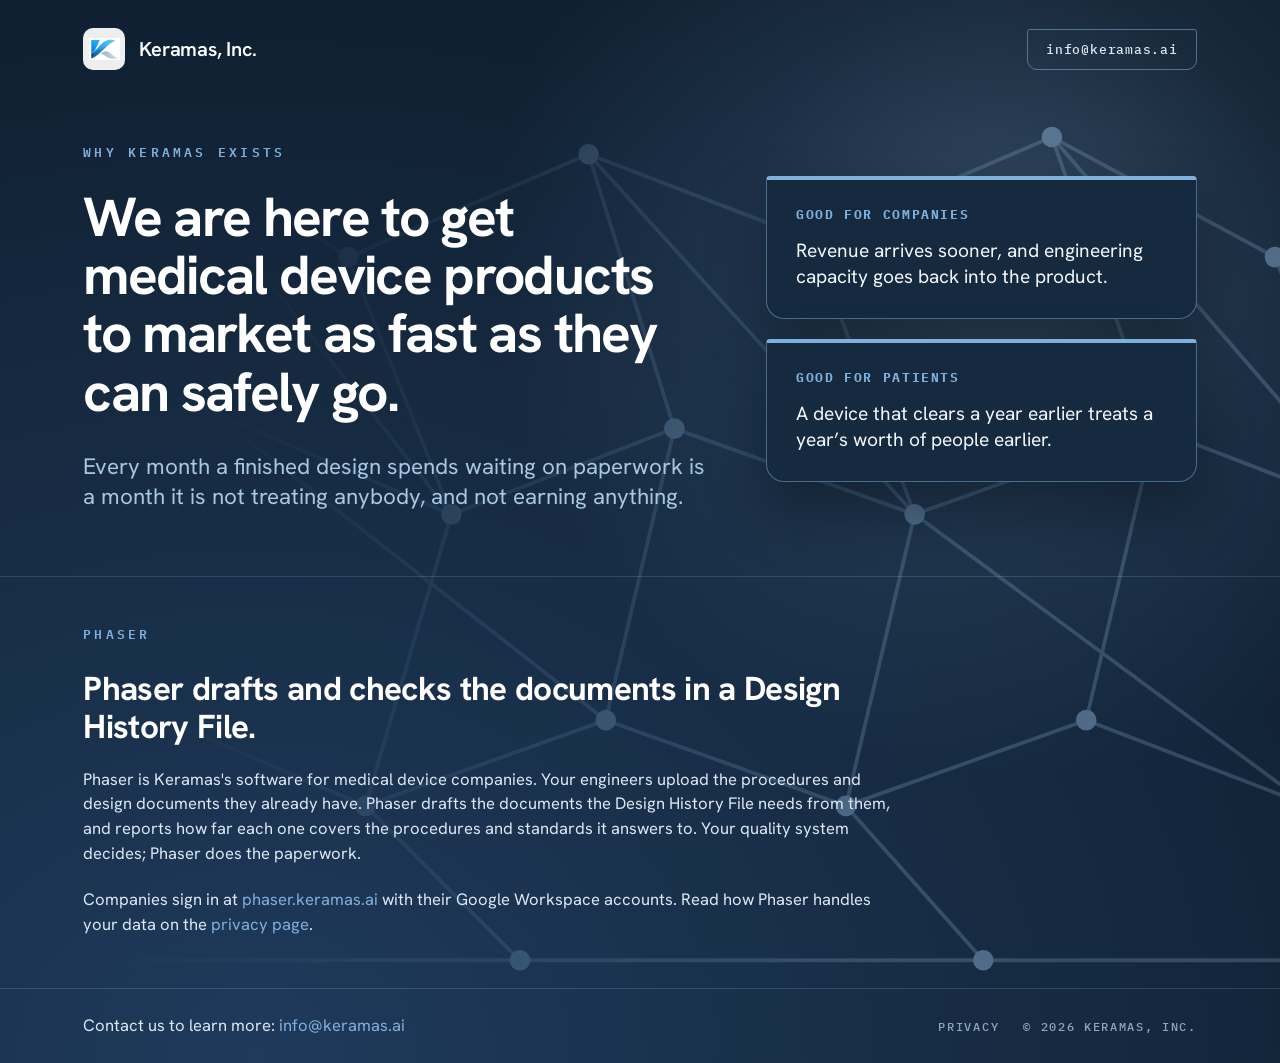
==== index.html @ 21192bdc "Add the Phaser privacy page and a Phaser section on the homepage Google publishes the Phaser OAuth c" ====
<!DOCTYPE html>
<html lang="en">
<head>
  <meta charset="utf-8">
  <meta name="viewport" content="width=device-width, initial-scale=1">
  <title>Keramas, Inc.</title>
  <meta name="description" content="Keramas, Inc. is here to get medical device products to market as fast as they can safely go.">
  <link rel="canonical" href="https://keramas.ai/">
  <meta name="theme-color" content="#0D1A2A">

  <meta property="og:type" content="website">
  <meta property="og:site_name" content="Keramas, Inc.">
  <meta property="og:title" content="Keramas, Inc.">
  <meta property="og:description" content="We are here to get medical device products to market as fast as they can safely go.">
  <meta property="og:url" content="https://keramas.ai/">
  <meta property="og:image" content="https://keramas.ai/assets/og-image.png">
  <meta property="og:image:width" content="1200">
  <meta property="og:image:height" content="630">
  <meta name="twitter:card" content="summary_large_image">
  <meta name="twitter:title" content="Keramas, Inc.">
  <meta name="twitter:description" content="We are here to get medical device products to market as fast as they can safely go.">
  <meta name="twitter:image" content="https://keramas.ai/assets/og-image.png">

  <link rel="icon" type="image/png" sizes="32x32" href="assets/favicon-32.png">
  <link rel="icon" type="image/png" sizes="64x64" href="assets/favicon-64.png">
  <link rel="apple-touch-icon" sizes="180x180" href="assets/apple-touch-icon.png">

  <link rel="preconnect" href="https://fonts.googleapis.com">
  <link rel="preconnect" href="https://fonts.gstatic.com" crossorigin>
  <link href="https://fonts.googleapis.com/css2?family=Hanken+Grotesk:wght@400;600;700&family=IBM+Plex+Mono:wght@500;600;700&display=swap" rel="stylesheet">
  <link rel="stylesheet" href="styles.css">
</head>
<body>
  <div class="page">
    <div class="bloom" aria-hidden="true"></div>
    <img class="graph" src="assets/keramas-graph.svg" alt="" aria-hidden="true">

    <header class="header">
      <a class="brand" href="/" aria-label="Keramas, Inc. home">
        <span class="brand-chip"><img src="assets/keramas-logo.png" alt="Keramas, Inc." width="31" height="31"></span>
        <span class="brand-name">Keramas, Inc.</span>
      </a>

      <nav class="nav" aria-label="Primary">
        <a class="btn-email" href="mailto:info@keramas.ai">info@keramas.ai</a>
      </nav>
    </header>

    <main class="hero">
      <div class="hero-text">
        <div class="eyebrow rise" style="--i:0">WHY KERAMAS EXISTS</div>
        <h1 class="rise" style="--i:1">We are here to get medical device products to market as fast as they can safely go.</h1>
        <p class="subhead rise" style="--i:2">Every month a finished design spends waiting on paperwork is a month it is not treating anybody, and not earning anything.</p>
      </div>

      <div class="cards">
        <div class="card rise" style="--i:3">
          <div class="card-label">GOOD FOR COMPANIES</div>
          <p>Revenue arrives sooner, and engineering capacity goes back into the product.</p>
        </div>
        <div class="card rise" style="--i:4">
          <div class="card-label">GOOD FOR PATIENTS</div>
          <p>A device that clears a year earlier treats a year’s worth of people earlier.</p>
        </div>
      </div>
    </main>

    <section class="product" id="phaser">
      <div class="product-inner">
        <div class="eyebrow">PHASER</div>
        <h2>Phaser drafts and checks the documents in a Design History File.</h2>
        <p>Phaser is Keramas's software for medical device companies. Your engineers upload the procedures and design documents they already have. Phaser drafts the documents the Design History File needs from them, and reports how far each one covers the procedures and standards it answers to. Your quality system decides; Phaser does the paperwork.</p>
        <p>Companies sign in at <a href="https://phaser.keramas.ai/">phaser.keramas.ai</a> with their Google Workspace accounts. Read how Phaser handles your data on the <a href="/privacy.html">privacy page</a>.</p>
      </div>
    </section>

    <footer class="footer">
      <div class="footer-inner">
        <p class="contact">Contact us to learn more: <a href="mailto:info@keramas.ai">info@keramas.ai</a></p>
        <div class="footer-right">
          <a class="footer-link" href="/privacy.html">Privacy</a>
          <div class="copyright">© 2026 KERAMAS, INC.</div>
        </div>
      </div>
    </footer>
  </div>
</body>
</html>
---- styles.css ----
/* Keramas, Inc. landing page — production stylesheet
   Source of truth: design-handoff/README.md (high-fidelity, copy and tokens final). */

:root {
  --navy-deep: #0D1A2A;
  --navy-mid: #15293F;
  --navy-grad: #1F3A5C;
  --blue-strong: #2E75B6;
  --blue: #7FB0DC;
  --blue-light: #9BC4E8;
  --blue-sub: #A9C6E4;
  --white: #FFFFFF;
  --card-ink: #F4F6F9;
  --text: #DCE7F2;
  --muted: #8FA6BC;
  --hair-22: rgba(127,176,220,.22);
  --hair-32: rgba(127,176,220,.32);
  --hair-50: rgba(127,176,220,.5);
  --hair-55: rgba(127,176,220,.55);
  --pad-x: clamp(20px, 6.5vw, 100px);
  --font-sans: 'Hanken Grotesk', system-ui, -apple-system, sans-serif;
  --font-mono: 'IBM Plex Mono', ui-monospace, Menlo, monospace;
}

html, body { margin: 0; padding: 0; }
* { box-sizing: border-box; -webkit-font-smoothing: antialiased; }
body {
  background: var(--navy-deep);
  color: var(--white);
  font-family: var(--font-sans);
}
a { color: var(--blue); text-decoration: none; }
a:hover { color: var(--blue-light); }
button { font: inherit; }

/* ---------- Page shell + background ---------- */
.page {
  position: relative;
  min-height: 100vh;
  display: flex;
  flex-direction: column;
  overflow: hidden;
  background: radial-gradient(120% 120% at 20% 100%, #1f3a5c 0%, #15293f 55%, #0d1a2a 100%);
}
.bloom {
  position: absolute;
  top: -30%; right: -24%;
  width: 90%; aspect-ratio: 1;
  border-radius: 50%;
  background: radial-gradient(circle, rgba(155,196,232,.26) 0%, rgba(127,176,220,.10) 34%, rgba(127,176,220,0) 64%);
  pointer-events: none;
}
.graph {
  position: absolute; inset: 0;
  width: 100%; height: 100%;
  object-fit: cover;
  opacity: .42;
  pointer-events: none;
  -webkit-mask-image: linear-gradient(100deg, transparent 18%, #000 72%);
          mask-image: linear-gradient(100deg, transparent 18%, #000 72%);
}

/* ---------- Header ---------- */
.header {
  position: relative; z-index: 10;
  display: flex; align-items: center; justify-content: space-between;
  gap: 24px;
  padding: 28px var(--pad-x) 12px;
}
.brand { display: flex; align-items: center; gap: 14px; color: var(--white); }
.brand:hover { color: var(--white); }
.brand-chip {
  display: flex; align-items: center; justify-content: center; flex: none;
  width: 42px; height: 42px; border-radius: 10px;
  background: rgba(255,255,255,.92); overflow: hidden;
}
.brand-chip img { width: 31px; height: 31px; object-fit: contain; display: block; }
.brand-name {
  font-size: 20px; font-weight: 600; line-height: 1; letter-spacing: -.01em;
  color: var(--white); white-space: nowrap;
}

.nav { display: flex; align-items: center; gap: 32px; }
.btn-email {
  padding: 11px 18px;
  border: 1px solid var(--hair-55);
  border-radius: 3px 3px 10px 10px;
  font-family: var(--font-mono); font-size: 13px; font-weight: 500; letter-spacing: .06em;
  color: var(--text);
  transition: border-color .15s ease, color .15s ease, background .15s ease;
}
.btn-email:hover { border-color: var(--blue-light); color: var(--white); background: rgba(127,176,220,.08); }

@media (max-width: 759px) {
  .header { padding-top: 16px; gap: 12px; }
  .brand { gap: 10px; }
  .brand-name { font-size: 17px; }
  .btn-email { padding: 10px 12px; font-size: 12px; letter-spacing: .02em; }
}
@media (max-width: 359px) {
  .brand-name { display: none; }
}

/* ---------- Hero ---------- */
.hero {
  position: relative; z-index: 1;
  flex: 1;
  width: 100%; max-width: 1440px; margin: 0 auto;
  padding: clamp(28px, 5vw, 72px) var(--pad-x) clamp(40px, 5vw, 72px);
  display: grid;
  grid-template-columns: minmax(0, 1fr);
  align-items: start;
  align-content: center;
  gap: clamp(36px, 4.5vw, 64px);
}
.hero-text { min-width: 0; display: flex; flex-direction: column; }
.eyebrow {
  font-family: var(--font-mono);
  font-size: clamp(12px, 1.05vw, 15px); font-weight: 600; line-height: 1; letter-spacing: .24em;
  color: var(--blue);
  margin-bottom: clamp(20px, 2.2vw, 30px);
}
h1 {
  margin: 0; max-width: 1180px;
  font-size: clamp(34px, 5.6vw, 78px);
  line-height: 1.06; font-weight: 700; letter-spacing: -.03em;
  color: var(--white);
  text-wrap: pretty;
}
.subhead {
  margin: clamp(20px, 2.4vw, 34px) 0 0; max-width: 960px;
  font-size: clamp(18px, 2.4vw, 30px);
  line-height: 1.34; font-weight: 400;
  color: var(--blue-sub);
  text-wrap: pretty;
}

.cards {
  min-width: 0;
  display: grid;
  grid-template-columns: minmax(0, 1fr);
  gap: clamp(14px, 1.6vw, 24px);
}
.card {
  display: flex; flex-direction: column;
  gap: clamp(14px, 1.3vw, 18px);
  padding: clamp(22px, 2.2vw, 32px) clamp(22px, 2.3vw, 34px);
  background: var(--navy-mid);
  border: 1px solid var(--hair-50);
  border-top: 4px solid var(--blue);
  border-radius: 4px 4px 18px 18px;
  box-shadow: 0 28px 56px rgba(5,12,20,.42);
}
.card-label {
  font-family: var(--font-mono);
  font-size: clamp(12px, 1.05vw, 15px); font-weight: 700; line-height: 1; letter-spacing: .12em;
  color: var(--blue);
}
.card p {
  margin: 0;
  font-size: clamp(17px, 2.1vw, 25px);
  line-height: 1.34;
  color: var(--card-ink);
  text-wrap: pretty;
}

/* Tablet: 760–1079px — cards side by side under the headline */
@media (min-width: 760px) and (max-width: 1079px) {
  .cards { grid-template-columns: repeat(2, minmax(0, 1fr)); }
}

/* Desktop: >= 1080px — two-column hero */
@media (min-width: 1080px) {
  .hero {
    grid-template-columns: minmax(0, 1.45fr) minmax(0, 1fr);
    align-items: center;
    gap: clamp(40px, 4.5vw, 80px);
  }
  h1 { font-size: clamp(40px, 4.3vw, 66px); }
  .subhead { font-size: clamp(19px, 1.75vw, 27px); }
  .card p { font-size: clamp(18px, 1.5vw, 23px); }
}

/* ---------- Product section (index) ---------- */
.product { position: relative; z-index: 1; border-top: 1px solid var(--hair-22); }
.product-inner {
  max-width: 1440px; margin: 0 auto;
  padding: clamp(36px, 4vw, 64px) var(--pad-x);
}
.product h2 {
  margin: 0; max-width: 900px;
  font-size: clamp(24px, 2.6vw, 38px);
  line-height: 1.15; font-weight: 700; letter-spacing: -.02em;
  color: var(--white);
  text-wrap: pretty;
}
.product p {
  margin: clamp(16px, 1.6vw, 22px) 0 0; max-width: 820px;
  font-size: clamp(16px, 1.3vw, 20px);
  line-height: 1.5;
  color: var(--text);
  text-wrap: pretty;
}

/* ---------- Prose pages (privacy) ---------- */
.prose {
  position: relative; z-index: 1;
  flex: 1;
  width: 100%; max-width: 820px; margin: 0 auto;
  padding: clamp(28px, 4vw, 56px) var(--pad-x) clamp(48px, 5vw, 80px);
}
.prose h1 {
  font-size: clamp(32px, 4vw, 52px);
  max-width: none;
}
.prose .lede {
  margin: clamp(16px, 1.8vw, 24px) 0 0;
  font-size: clamp(17px, 1.5vw, 22px);
  line-height: 1.45;
  color: var(--blue-sub);
  text-wrap: pretty;
}
.prose h2 {
  margin: clamp(32px, 3vw, 44px) 0 0;
  font-size: clamp(19px, 1.6vw, 24px);
  line-height: 1.25; font-weight: 600; letter-spacing: -.01em;
  color: var(--white);
}
.prose p { margin: 12px 0 0; font-size: clamp(16px, 1.2vw, 18px); line-height: 1.55; color: var(--text); }
.prose .dateline { font-family: var(--font-mono); font-size: 13px; letter-spacing: .06em; color: var(--muted); margin-top: 28px; }

/* ---------- Footer ---------- */
.footer { position: relative; z-index: 1; border-top: 1px solid var(--hair-22); }
.footer-inner {
  max-width: 1440px; margin: 0 auto;
  padding: clamp(20px, 2vw, 28px) var(--pad-x) clamp(24px, 2vw, 28px);
  display: flex; flex-wrap: wrap; align-items: center; justify-content: space-between;
  gap: 12px 32px;
}
.contact { margin: 0; font-size: clamp(16px, 1.3vw, 19px); line-height: 1.4; color: var(--text); }
.contact a { color: var(--blue); }
.contact a:hover { color: var(--blue-light); }
.footer-right { display: flex; align-items: center; gap: 24px; }
.footer-link {
  font-family: var(--font-mono);
  font-size: 12px; font-weight: 500; letter-spacing: .14em;
  text-transform: uppercase;
  color: var(--muted);
}
.footer-link:hover { color: var(--blue-light); }
.copyright {
  font-family: var(--font-mono);
  font-size: 12px; font-weight: 500; letter-spacing: .14em;
  color: var(--muted);
}

/* ---------- Entrance motion ---------- */
@keyframes rise {
  from { opacity: 0; transform: translateY(24px); }
  to   { opacity: 1; transform: none; }
}
.rise {
  animation: rise 720ms cubic-bezier(.2,.7,.2,1) backwards;
  animation-delay: calc(80ms + var(--i, 0) * 120ms);
}
@media (prefers-reduced-motion: reduce) {
  .rise { animation: none; }
  .btn-email { transition: none; }
}
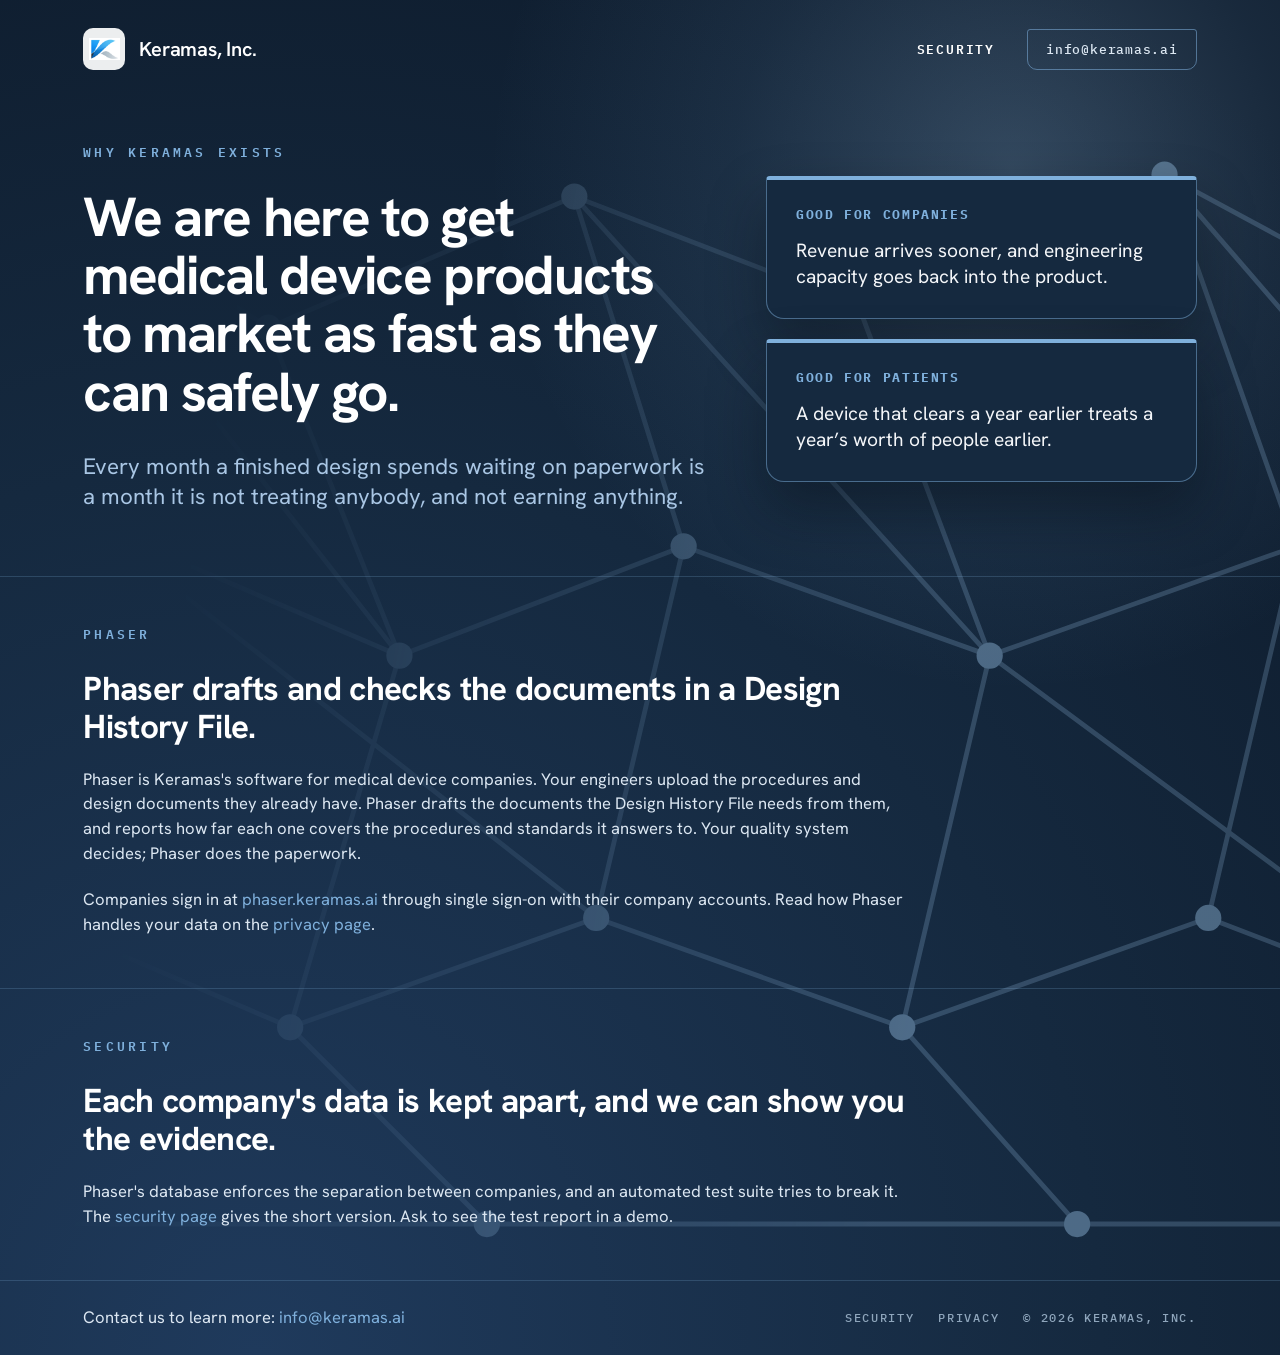
==== commit 5c2be38f: "Add the Phaser security page and link it from every page CISOs and IT leads want to know how Phaser " ====
--- a/index.html
+++ b/index.html
@@ -42,6 +42,7 @@
       </a>
 
       <nav class="nav" aria-label="Primary">
+        <a class="nav-link" href="/security.html">Security</a>
         <a class="btn-email" href="mailto:info@keramas.ai">info@keramas.ai</a>
       </nav>
     </header>
@@ -70,7 +71,15 @@
         <div class="eyebrow">PHASER</div>
         <h2>Phaser drafts and checks the documents in a Design History File.</h2>
         <p>Phaser is Keramas's software for medical device companies. Your engineers upload the procedures and design documents they already have. Phaser drafts the documents the Design History File needs from them, and reports how far each one covers the procedures and standards it answers to. Your quality system decides; Phaser does the paperwork.</p>
-        <p>Companies sign in at <a href="https://phaser.keramas.ai/">phaser.keramas.ai</a> with their Google Workspace accounts. Read how Phaser handles your data on the <a href="/privacy.html">privacy page</a>.</p>
+        <p>Companies sign in at <a href="https://phaser.keramas.ai/">phaser.keramas.ai</a> through single sign-on with their company accounts. Read how Phaser handles your data on the <a href="/privacy.html">privacy page</a>.</p>
+      </div>
+    </section>
+
+    <section class="product" id="security">
+      <div class="product-inner">
+        <div class="eyebrow">SECURITY</div>
+        <h2>Each company's data is kept apart, and we can show you the evidence.</h2>
+        <p>Phaser's database enforces the separation between companies, and an automated test suite tries to break it. The <a href="/security.html">security page</a> gives the short version. Ask to see the test report in a demo.</p>
       </div>
     </section>
 
@@ -78,6 +87,7 @@
       <div class="footer-inner">
         <p class="contact">Contact us to learn more: <a href="mailto:info@keramas.ai">info@keramas.ai</a></p>
         <div class="footer-right">
+          <a class="footer-link" href="/security.html">Security</a>
           <a class="footer-link" href="/privacy.html">Privacy</a>
           <div class="copyright">© 2026 KERAMAS, INC.</div>
         </div>
--- a/styles.css
+++ b/styles.css
@@ -81,7 +81,14 @@
 }
 
 .nav { display: flex; align-items: center; gap: 32px; }
+.nav-link {
+  font-family: var(--font-mono); font-size: 13px; font-weight: 600; letter-spacing: .14em;
+  text-transform: uppercase;
+  color: var(--white);
+}
+.nav-link:hover { color: var(--blue-light); }
 .btn-email {
+  display: inline-block;
   padding: 11px 18px;
   border: 1px solid var(--hair-55);
   border-radius: 3px 3px 10px 10px;
@@ -93,11 +100,13 @@
 
 @media (max-width: 759px) {
   .header { padding-top: 16px; gap: 12px; }
+  .nav { gap: 14px; }
+  .nav-link { font-size: 12px; letter-spacing: .08em; }
   .brand { gap: 10px; }
   .brand-name { font-size: 17px; }
   .btn-email { padding: 10px 12px; font-size: 12px; letter-spacing: .02em; }
 }
-@media (max-width: 359px) {
+@media (max-width: 479px) {
   .brand-name { display: none; }
 }
 
@@ -227,6 +236,7 @@
   color: var(--white);
 }
 .prose p { margin: 12px 0 0; font-size: clamp(16px, 1.2vw, 18px); line-height: 1.55; color: var(--text); }
+.prose .cta { margin-top: 24px; }
 .prose .dateline { font-family: var(--font-mono); font-size: 13px; letter-spacing: .06em; color: var(--muted); margin-top: 28px; }
 
 /* ---------- Footer ---------- */
@@ -240,7 +250,7 @@
 .contact { margin: 0; font-size: clamp(16px, 1.3vw, 19px); line-height: 1.4; color: var(--text); }
 .contact a { color: var(--blue); }
 .contact a:hover { color: var(--blue-light); }
-.footer-right { display: flex; align-items: center; gap: 24px; }
+.footer-right { display: flex; flex-wrap: wrap; align-items: center; gap: 8px 24px; }
 .footer-link {
   font-family: var(--font-mono);
   font-size: 12px; font-weight: 500; letter-spacing: .14em;
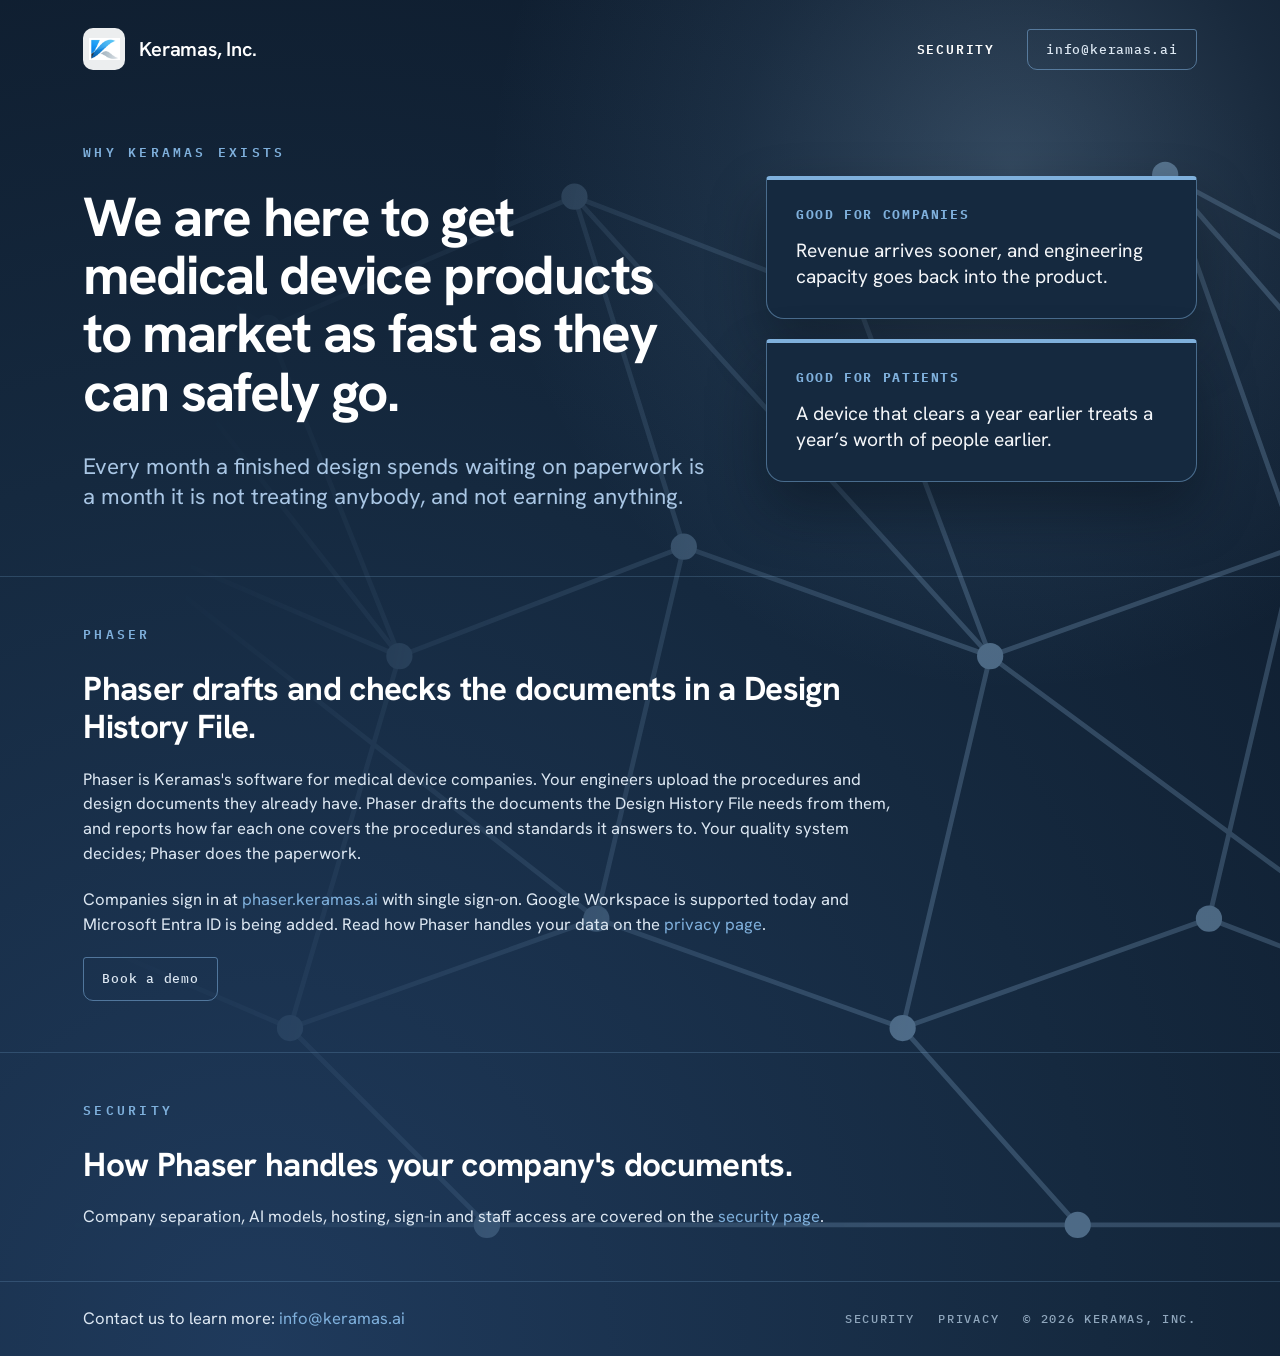
==== commit 446e75e3: "Shorten the security page to five plain items and a contact line Review feedback was that the first " ====
--- a/index.html
+++ b/index.html
@@ -71,15 +71,16 @@
         <div class="eyebrow">PHASER</div>
         <h2>Phaser drafts and checks the documents in a Design History File.</h2>
         <p>Phaser is Keramas's software for medical device companies. Your engineers upload the procedures and design documents they already have. Phaser drafts the documents the Design History File needs from them, and reports how far each one covers the procedures and standards it answers to. Your quality system decides; Phaser does the paperwork.</p>
-        <p>Companies sign in at <a href="https://phaser.keramas.ai/">phaser.keramas.ai</a> through single sign-on with their company accounts. Read how Phaser handles your data on the <a href="/privacy.html">privacy page</a>.</p>
+        <p>Companies sign in at <a href="https://phaser.keramas.ai/">phaser.keramas.ai</a> with single sign-on. Google Workspace is supported today and Microsoft Entra ID is being added. Read how Phaser handles your data on the <a href="/privacy.html">privacy page</a>.</p>
+        <p><a class="btn-email" href="mailto:info@keramas.ai?subject=Phaser%20demo">Book a demo</a></p>
       </div>
     </section>
 
     <section class="product" id="security">
       <div class="product-inner">
         <div class="eyebrow">SECURITY</div>
-        <h2>Each company's data is kept apart, and we can show you the evidence.</h2>
-        <p>Phaser's database enforces the separation between companies, and an automated test suite tries to break it. The <a href="/security.html">security page</a> gives the short version. Ask to see the test report in a demo.</p>
+        <h2>How Phaser handles your company's documents.</h2>
+        <p>Company separation, AI models, hosting, sign-in and staff access are covered on the <a href="/security.html">security page</a>.</p>
       </div>
     </section>
 
--- a/styles.css
+++ b/styles.css
@@ -236,7 +236,9 @@
   color: var(--white);
 }
 .prose p { margin: 12px 0 0; font-size: clamp(16px, 1.2vw, 18px); line-height: 1.55; color: var(--text); }
-.prose .cta { margin-top: 24px; }
+.prose ul { margin: 24px 0; padding-left: 1.2em; }
+.prose li { margin-top: 12px; font-size: clamp(16px, 1.2vw, 18px); line-height: 1.55; color: var(--text); }
+.prose li strong { font-weight: 600; color: var(--white); }
 .prose .dateline { font-family: var(--font-mono); font-size: 13px; letter-spacing: .06em; color: var(--muted); margin-top: 28px; }
 
 /* ---------- Footer ---------- */
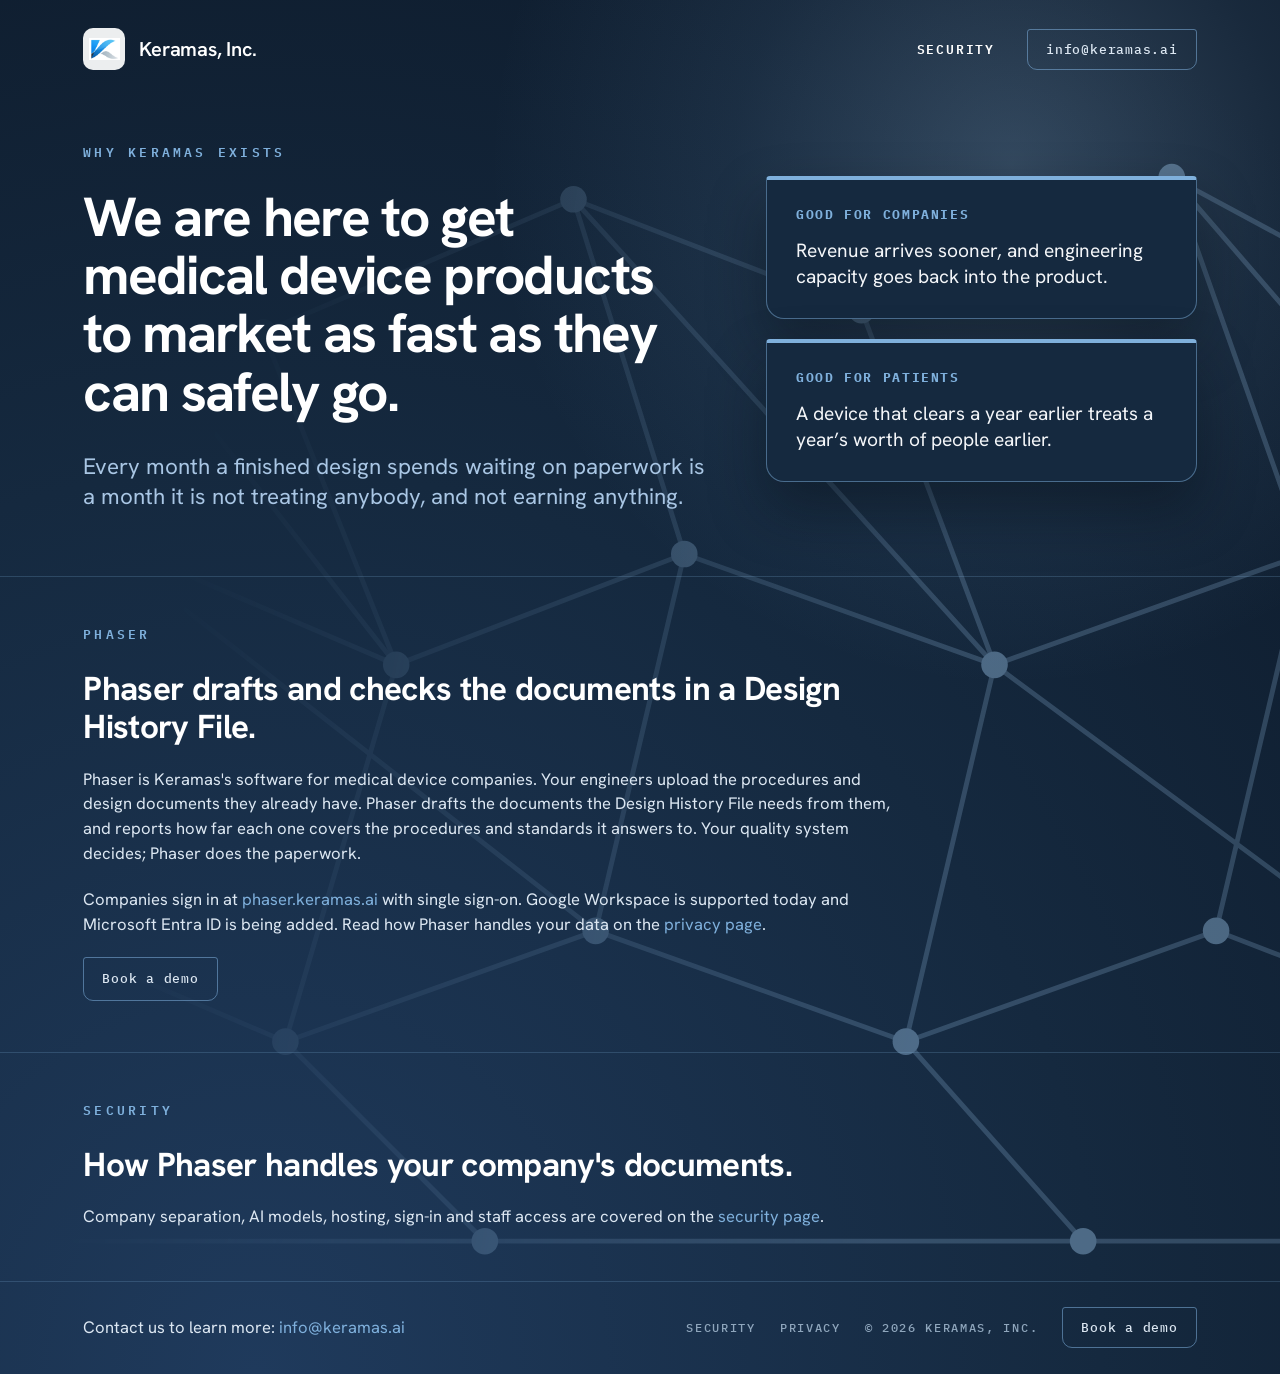
==== commit 853e2bf4: "Repeat the Book a demo button in the homepage footer The button sits at the right end of the footer," ====
--- a/index.html
+++ b/index.html
@@ -91,6 +91,7 @@
           <a class="footer-link" href="/security.html">Security</a>
           <a class="footer-link" href="/privacy.html">Privacy</a>
           <div class="copyright">© 2026 KERAMAS, INC.</div>
+          <a class="btn-email" href="mailto:info@keramas.ai?subject=Phaser%20demo">Book a demo</a>
         </div>
       </div>
     </footer>
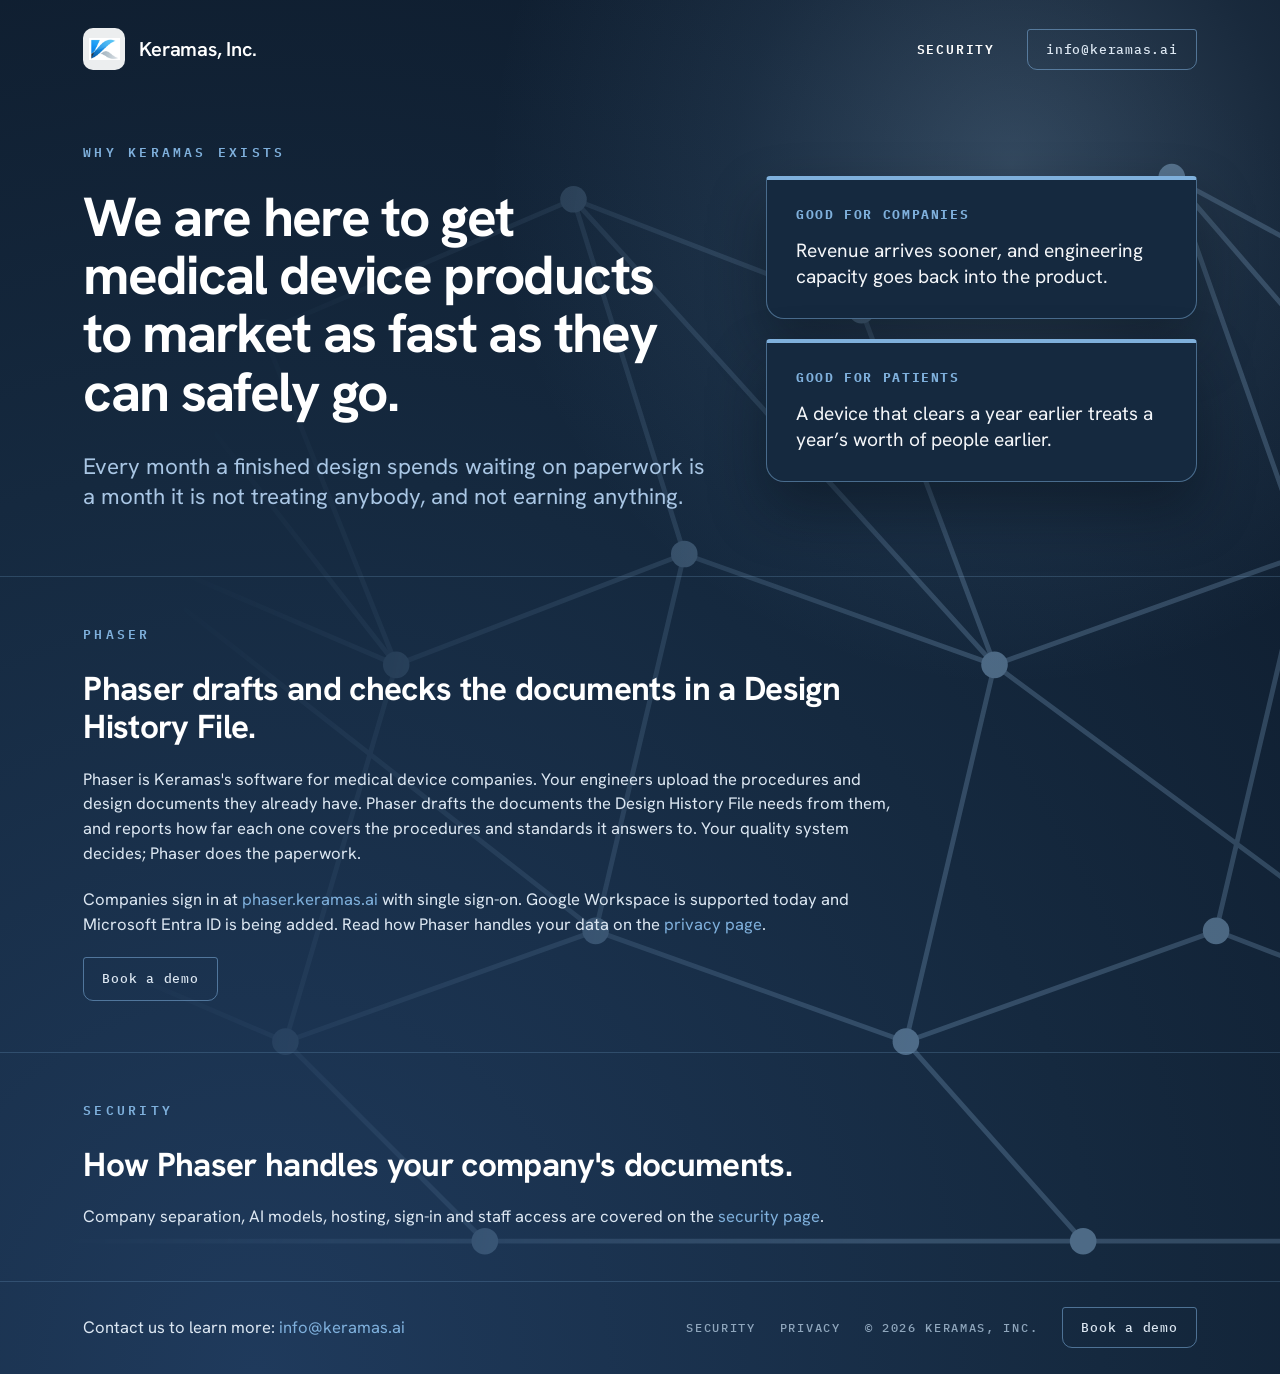
==== commit ff210280: "Keep the footer copyright year current A static year reads as last year's from January. One line of " ====
--- a/index.html
+++ b/index.html
@@ -90,11 +90,12 @@
         <div class="footer-right">
           <a class="footer-link" href="/security.html">Security</a>
           <a class="footer-link" href="/privacy.html">Privacy</a>
-          <div class="copyright">© 2026 KERAMAS, INC.</div>
+          <div class="copyright">© <span id="year">2026</span> KERAMAS, INC.</div>
           <a class="btn-email" href="mailto:info@keramas.ai?subject=Phaser%20demo">Book a demo</a>
         </div>
       </div>
     </footer>
   </div>
+  <script>document.getElementById('year').textContent = new Date().getFullYear();</script>
 </body>
 </html>
--- a/styles.css
+++ b/styles.css
@@ -239,7 +239,6 @@
 .prose ul { margin: 24px 0; padding-left: 1.2em; }
 .prose li { margin-top: 12px; font-size: clamp(16px, 1.2vw, 18px); line-height: 1.55; color: var(--text); }
 .prose li strong { font-weight: 600; color: var(--white); }
-.prose .dateline { font-family: var(--font-mono); font-size: 13px; letter-spacing: .06em; color: var(--muted); margin-top: 28px; }
 
 /* ---------- Footer ---------- */
 .footer { position: relative; z-index: 1; border-top: 1px solid var(--hair-22); }
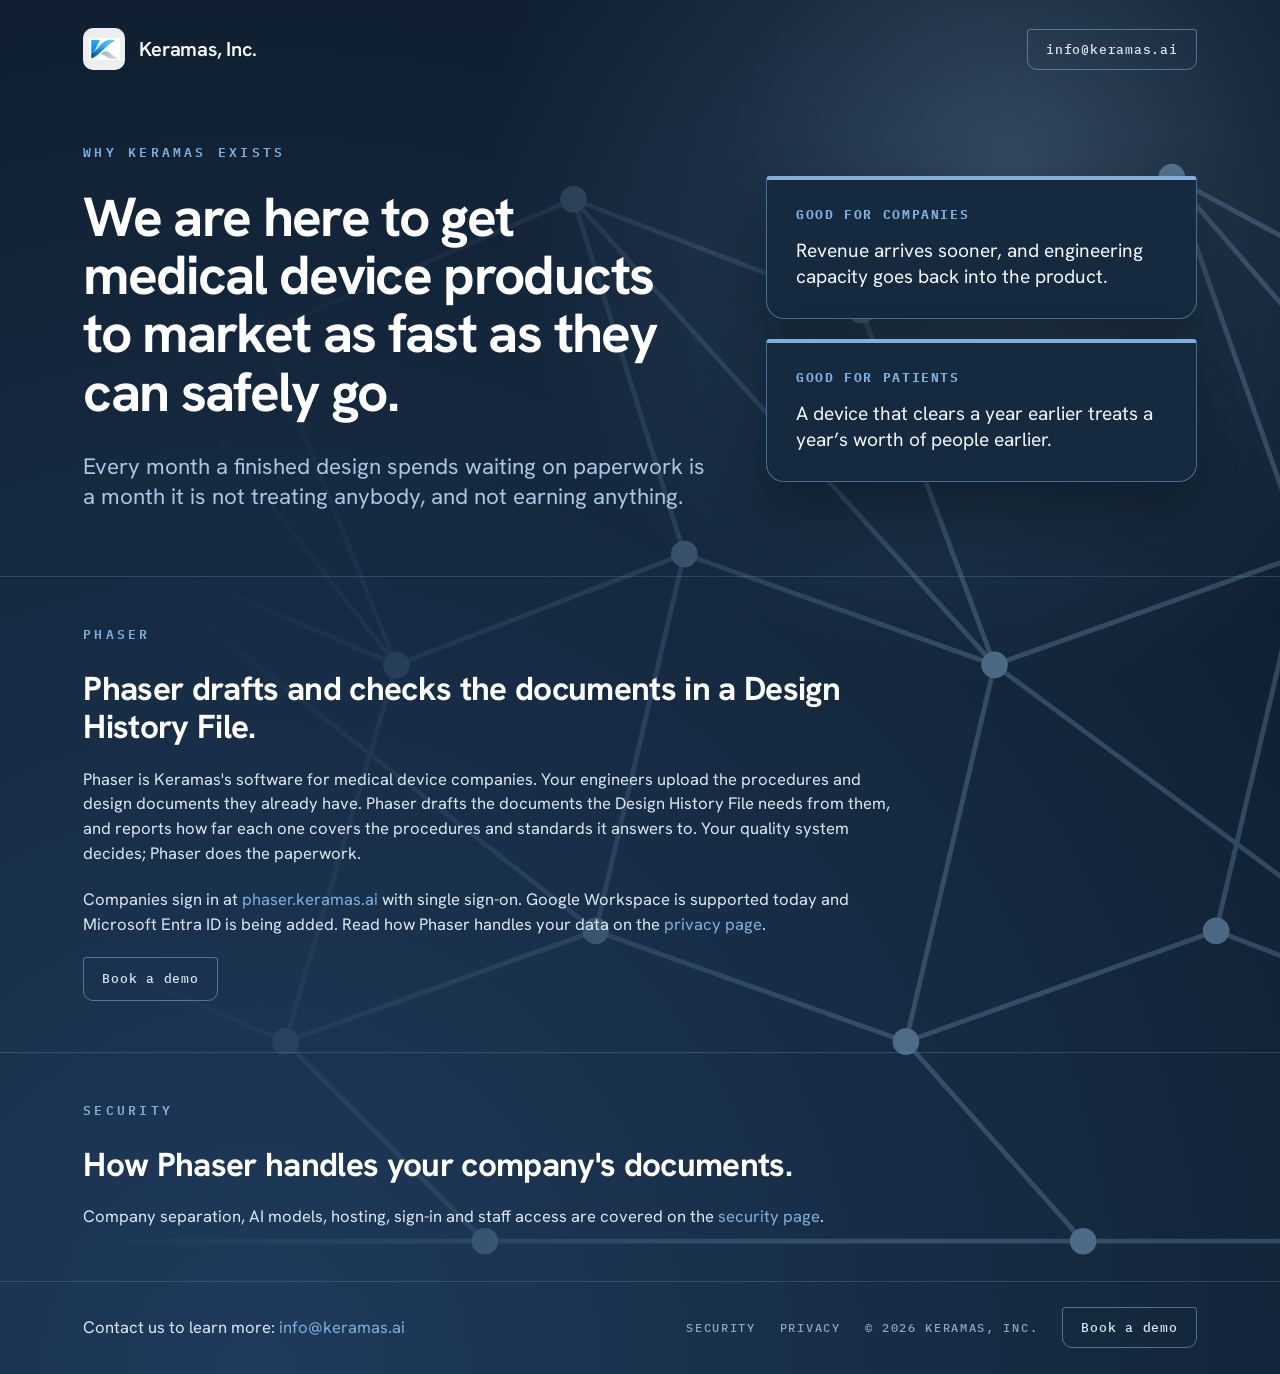
==== commit ae409d25: "Remove the Security link from the header Each header is back to the logo and company name on the lef" ====
--- a/index.html
+++ b/index.html
@@ -42,7 +42,6 @@
       </a>
 
       <nav class="nav" aria-label="Primary">
-        <a class="nav-link" href="/security.html">Security</a>
         <a class="btn-email" href="mailto:info@keramas.ai">info@keramas.ai</a>
       </nav>
     </header>
--- a/styles.css
+++ b/styles.css
@@ -81,12 +81,6 @@
 }
 
 .nav { display: flex; align-items: center; gap: 32px; }
-.nav-link {
-  font-family: var(--font-mono); font-size: 13px; font-weight: 600; letter-spacing: .14em;
-  text-transform: uppercase;
-  color: var(--white);
-}
-.nav-link:hover { color: var(--blue-light); }
 .btn-email {
   display: inline-block;
   padding: 11px 18px;
@@ -100,13 +94,11 @@
 
 @media (max-width: 759px) {
   .header { padding-top: 16px; gap: 12px; }
-  .nav { gap: 14px; }
-  .nav-link { font-size: 12px; letter-spacing: .08em; }
   .brand { gap: 10px; }
   .brand-name { font-size: 17px; }
   .btn-email { padding: 10px 12px; font-size: 12px; letter-spacing: .02em; }
 }
-@media (max-width: 479px) {
+@media (max-width: 359px) {
   .brand-name { display: none; }
 }
 
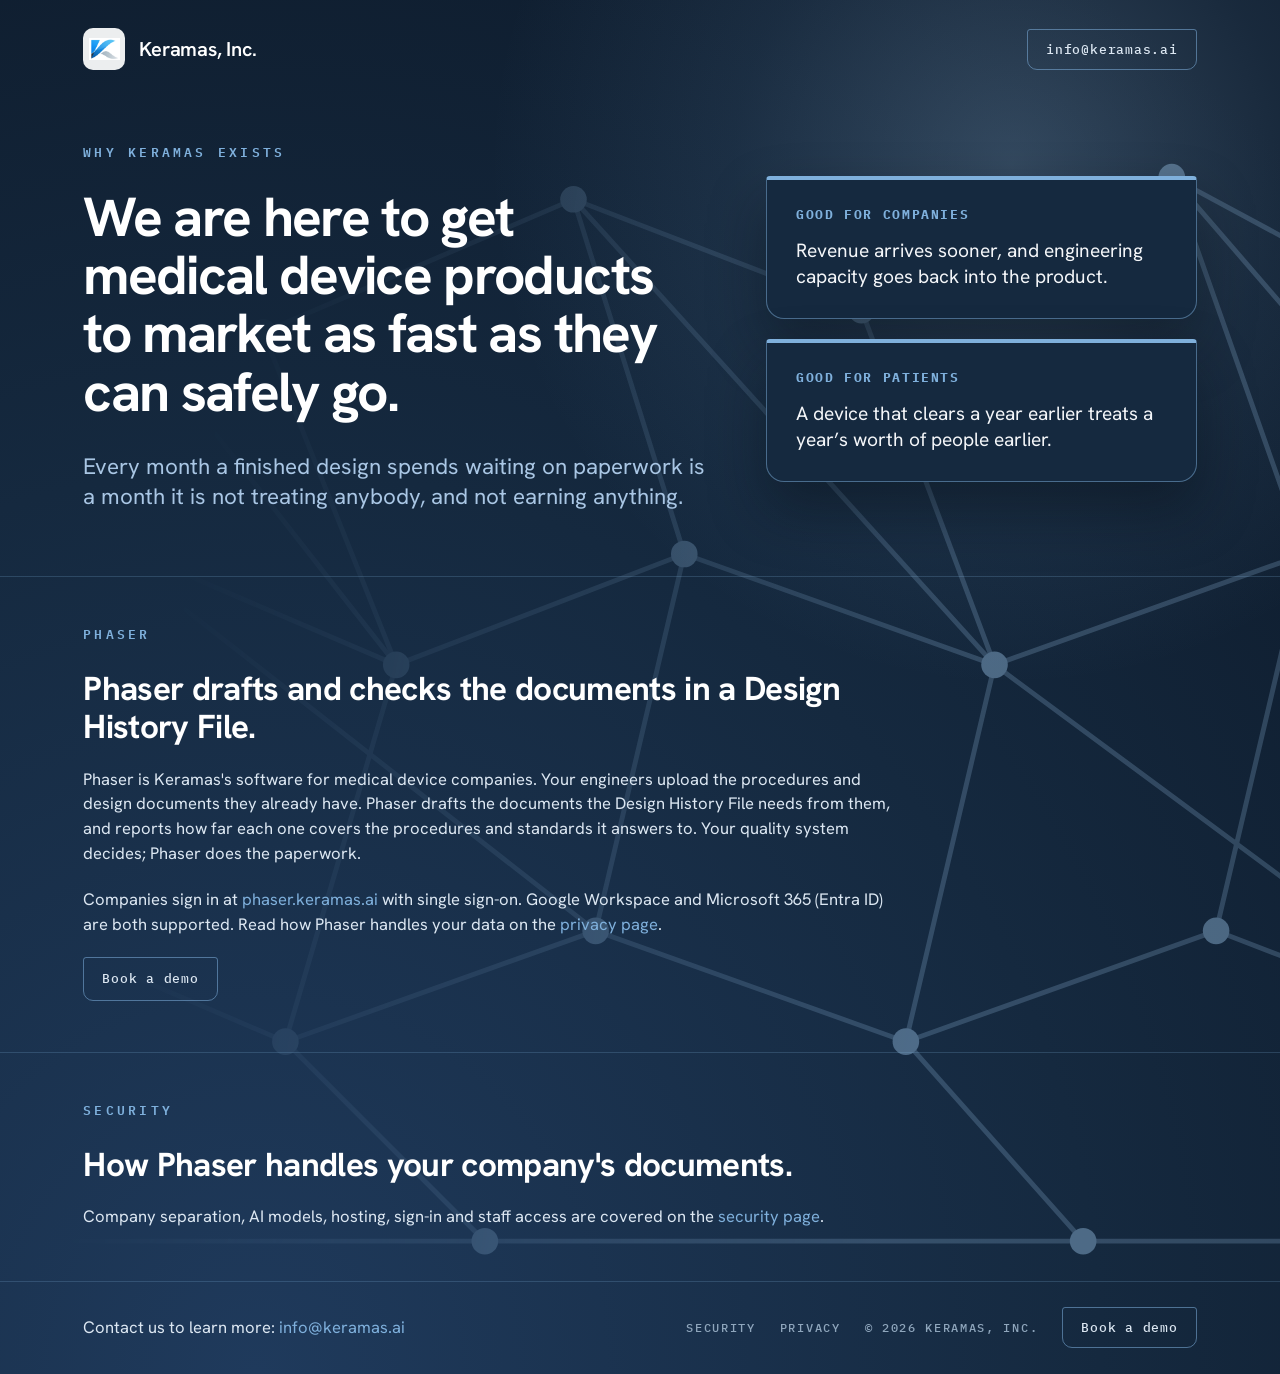
==== commit 8f675a29: "Say Microsoft 365 sign-in is supported and what it sends Phaser" ====
--- a/index.html
+++ b/index.html
@@ -70,7 +70,7 @@
         <div class="eyebrow">PHASER</div>
         <h2>Phaser drafts and checks the documents in a Design History File.</h2>
         <p>Phaser is Keramas's software for medical device companies. Your engineers upload the procedures and design documents they already have. Phaser drafts the documents the Design History File needs from them, and reports how far each one covers the procedures and standards it answers to. Your quality system decides; Phaser does the paperwork.</p>
-        <p>Companies sign in at <a href="https://phaser.keramas.ai/">phaser.keramas.ai</a> with single sign-on. Google Workspace is supported today and Microsoft Entra ID is being added. Read how Phaser handles your data on the <a href="/privacy.html">privacy page</a>.</p>
+        <p>Companies sign in at <a href="https://phaser.keramas.ai/">phaser.keramas.ai</a> with single sign-on. Google Workspace and Microsoft 365 (Entra ID) are both supported. Read how Phaser handles your data on the <a href="/privacy.html">privacy page</a>.</p>
         <p><a class="btn-email" href="mailto:info@keramas.ai?subject=Phaser%20demo">Book a demo</a></p>
       </div>
     </section>
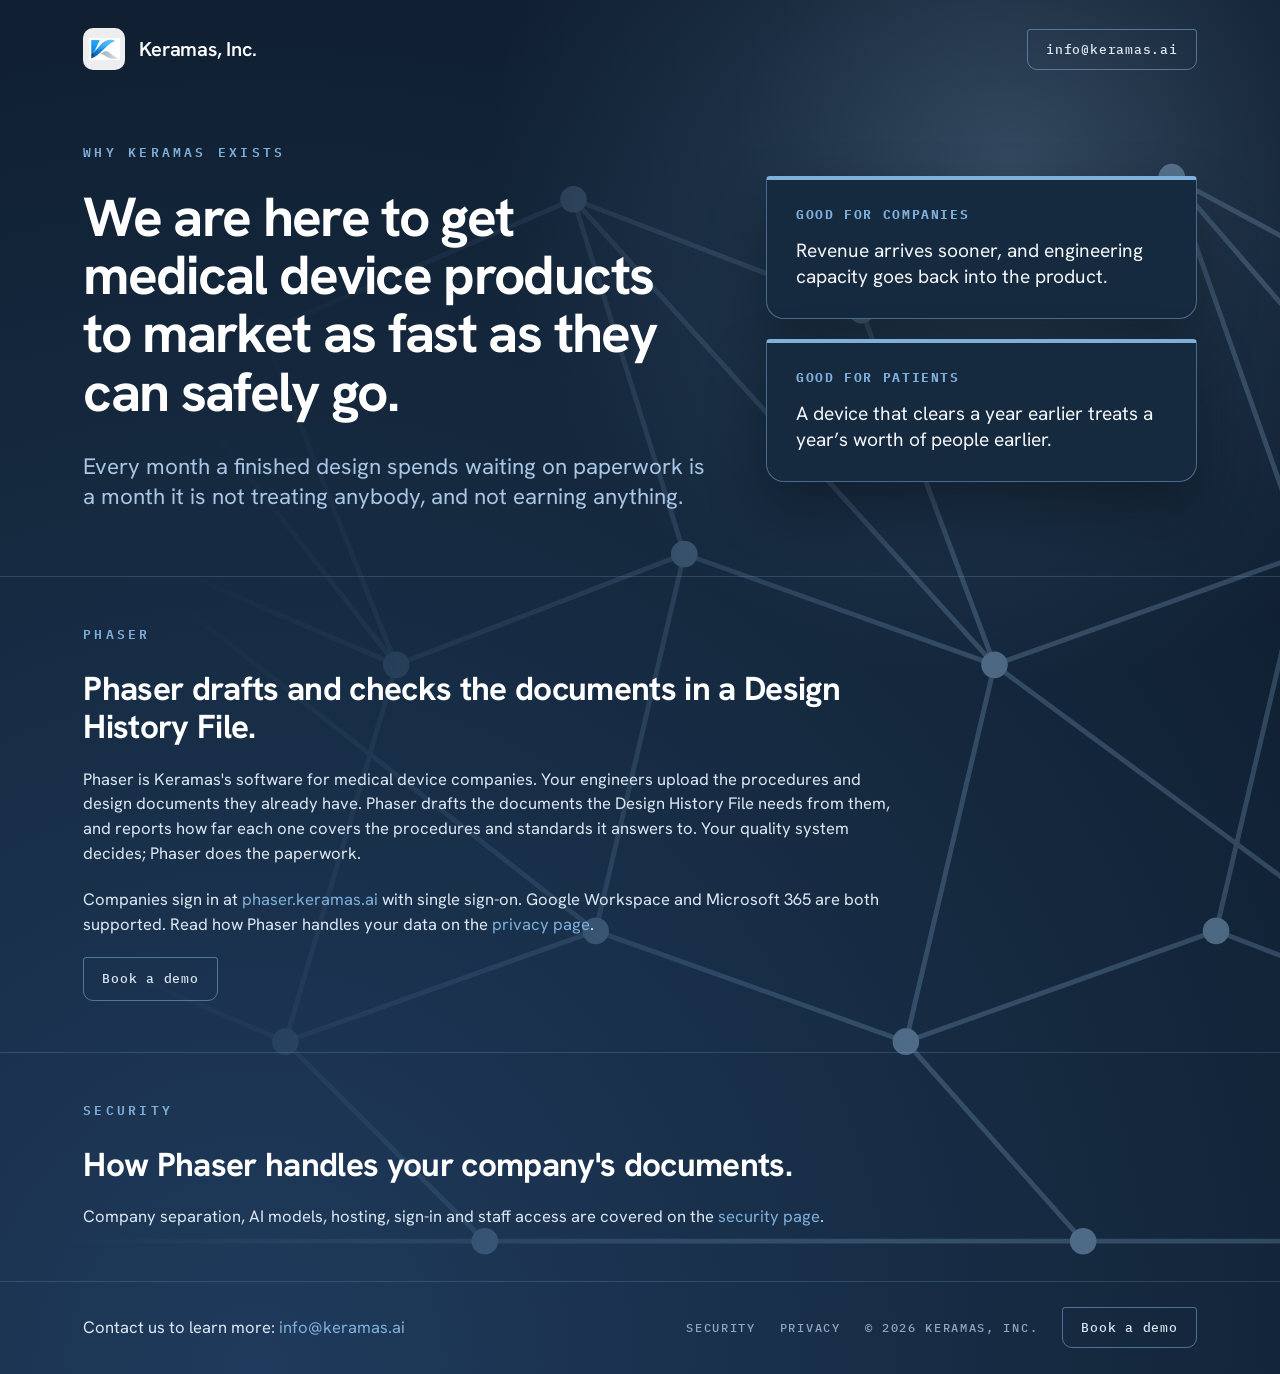
==== commit 30dca15e: "Home page: drop the Entra ID aside" ====
--- a/index.html
+++ b/index.html
@@ -70,7 +70,7 @@
         <div class="eyebrow">PHASER</div>
         <h2>Phaser drafts and checks the documents in a Design History File.</h2>
         <p>Phaser is Keramas's software for medical device companies. Your engineers upload the procedures and design documents they already have. Phaser drafts the documents the Design History File needs from them, and reports how far each one covers the procedures and standards it answers to. Your quality system decides; Phaser does the paperwork.</p>
-        <p>Companies sign in at <a href="https://phaser.keramas.ai/">phaser.keramas.ai</a> with single sign-on. Google Workspace and Microsoft 365 (Entra ID) are both supported. Read how Phaser handles your data on the <a href="/privacy.html">privacy page</a>.</p>
+        <p>Companies sign in at <a href="https://phaser.keramas.ai/">phaser.keramas.ai</a> with single sign-on. Google Workspace and Microsoft 365 are both supported. Read how Phaser handles your data on the <a href="/privacy.html">privacy page</a>.</p>
         <p><a class="btn-email" href="mailto:info@keramas.ai?subject=Phaser%20demo">Book a demo</a></p>
       </div>
     </section>
